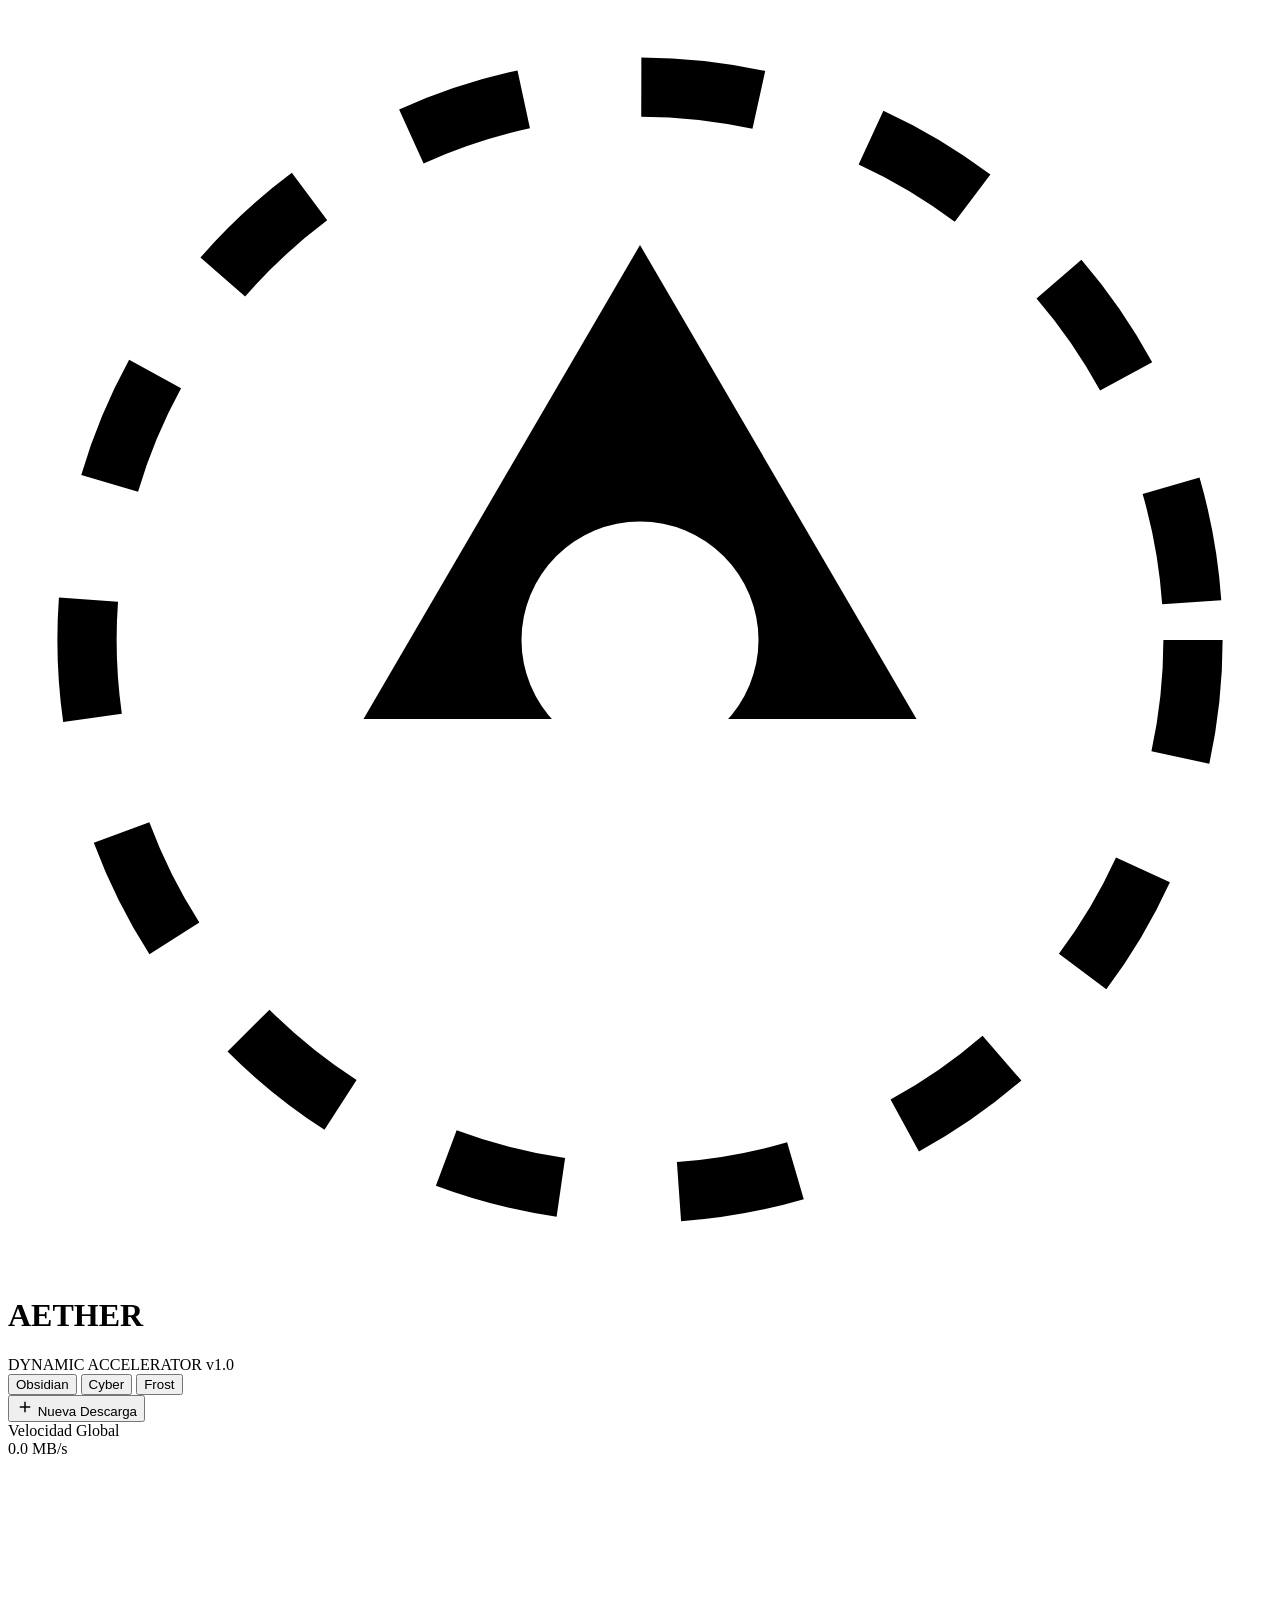
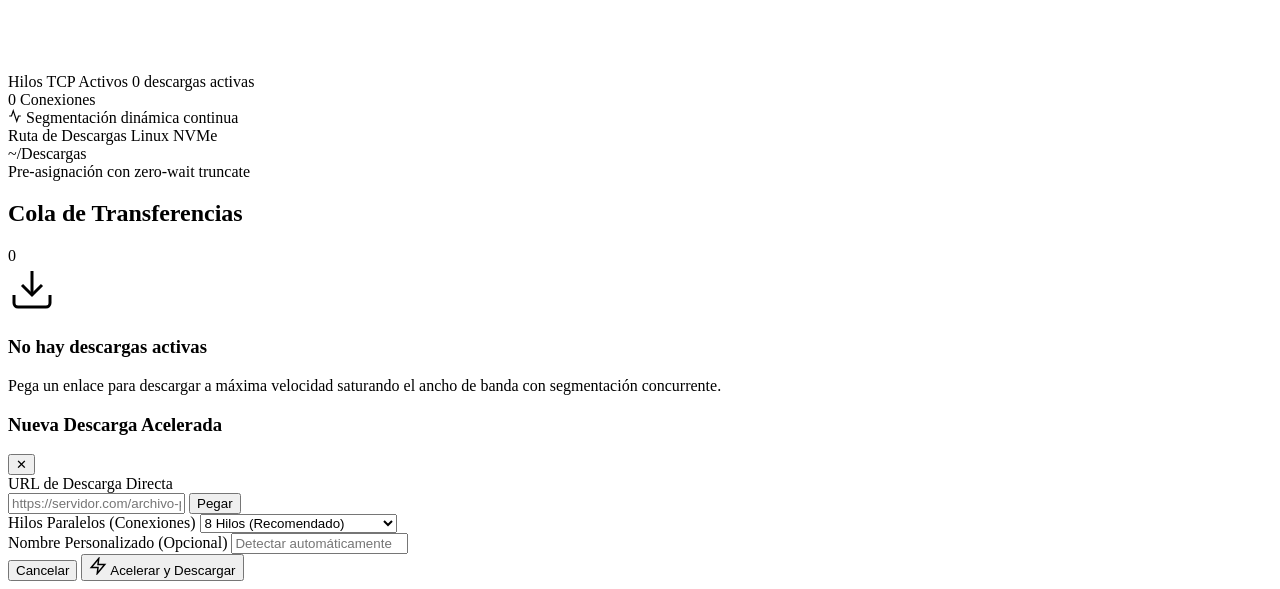
==== ui/index.html @ eff55175 "feat: initial commit for Aether Download Accelerator v1.0.0 - High-speed dynamic segment multithread" ====
<!DOCTYPE html>
<html lang="es" data-theme="obsidian">
<head>
  <meta charset="UTF-8">
  <meta name="viewport" content="width=device-width, initial-scale=1.0">
  <title>Aether — Acelerador de Descargas de Alta Velocidad</title>
  <link rel="stylesheet" href="/static/style.css">
  <link rel="preconnect" href="https://fonts.googleapis.com">
  <link rel="preconnect" href="https://fonts.gstatic.com" crossorigin>
  <link href="https://fonts.googleapis.com/css2?family=Plus+Jakarta+Sans:wght@300;400;500;600;700;800&family=JetBrains+Mono:wght@400;500;700&display=swap" rel="stylesheet">
</head>
<body>
  <!-- Fondo con degradados de luz ambiental -->
  <div class="ambient-glow glow-1"></div>
  <div class="ambient-glow glow-2"></div>
  <div class="ambient-glow glow-3"></div>

  <div class="app-container">
    <!-- Barra Superior -->
    <header class="glass-header">
      <div class="brand">
        <div class="brand-logo">
          <svg viewBox="0 0 32 32" fill="none" xmlns="http://www.w3.org/2000/svg">
            <circle cx="16" cy="16" r="14" stroke="currentColor" stroke-width="1.5" stroke-dasharray="3 3" class="spin-slow" />
            <path d="M16 6L23 18H9L16 6Z" fill="url(#brand-grad)" />
            <circle cx="16" cy="16" r="3" fill="#ffffff" />
            <defs>
              <linearGradient id="brand-grad" x1="9" y1="6" x2="23" y2="18" gradientUnits="userSpaceOnUse">
                <stop stop-color="var(--accent-primary)" />
                <stop offset="1" stop-color="var(--accent-secondary)" />
              </linearGradient>
            </defs>
          </svg>
        </div>
        <div class="brand-text">
          <h1>AETHER</h1>
          <span class="badge-tag">DYNAMIC ACCELERATOR v1.0</span>
        </div>
      </div>

      <div class="header-actions">
        <!-- Selector Dial de Tema (Impeccable Design) -->
        <div class="theme-dial">
          <button class="dial-btn active" data-set-theme="obsidian" title="Obsidian Glass (Transparente Cuántico)">
            <span class="dial-dot dot-obsidian"></span> Obsidian
          </button>
          <button class="dial-btn" data-set-theme="cyber" title="Cyber Neon (Flúor Eléctrico)">
            <span class="dial-dot dot-cyber"></span> Cyber
          </button>
          <button class="dial-btn" data-set-theme="oled" title="OLED Frost (Monocromo Minimalista)">
            <span class="dial-dot dot-oled"></span> Frost
          </button>
        </div>

        <button class="btn-primary" id="btn-open-modal">
          <svg width="18" height="18" viewBox="0 0 24 24" fill="none" stroke="currentColor" stroke-width="2">
            <line x1="12" y1="5" x2="12" y2="19"></line>
            <line x1="5" y1="12" x2="19" y2="12"></line>
          </svg>
          Nueva Descarga
        </button>
      </div>
    </header>

    <!-- Métricas en Vivo -->
    <section class="metrics-grid">
      <div class="metric-card glass-card">
        <div class="metric-header">
          <span class="metric-title">Velocidad Global</span>
          <span class="live-dot" id="live-indicator"></span>
        </div>
        <div class="metric-value-group">
          <span class="metric-number font-mono" id="total-speed">0.0</span>
          <span class="metric-unit font-mono" id="total-speed-unit">MB/s</span>
        </div>
        <!-- Sparkline SVG de velocidad en tiempo real -->
        <div class="sparkline-wrapper">
          <svg id="speed-sparkline" viewBox="0 0 300 50" preserveAspectRatio="none">
            <defs>
              <linearGradient id="spark-grad" x1="0" y1="0" x2="0" y2="1">
                <stop offset="0%" stop-color="var(--accent-primary)" stop-opacity="0.4" />
                <stop offset="100%" stop-color="var(--accent-primary)" stop-opacity="0.0" />
              </linearGradient>
            </defs>
            <path id="sparkline-area" d="M0,50 L300,50" fill="url(#spark-grad)"></path>
            <path id="sparkline-line" d="M0,50 L300,50" fill="none" stroke="var(--accent-primary)" stroke-width="2"></path>
          </svg>
        </div>
      </div>

      <div class="metric-card glass-card">
        <div class="metric-header">
          <span class="metric-title">Hilos TCP Activos</span>
          <span class="metric-sub" id="active-tasks-label">0 descargas activas</span>
        </div>
        <div class="metric-value-group">
          <span class="metric-number font-mono" id="total-threads">0</span>
          <span class="metric-unit">Conexiones</span>
        </div>
        <div class="metric-footer-note">
          <svg width="14" height="14" viewBox="0 0 24 24" fill="none" stroke="currentColor" stroke-width="2">
            <polyline points="22 12 18 12 15 21 9 3 6 12 2 12"></polyline>
          </svg>
          Segmentación dinámica continua
        </div>
      </div>

      <div class="metric-card glass-card">
        <div class="metric-header">
          <span class="metric-title">Ruta de Descargas</span>
          <span class="badge-pill">Linux NVMe</span>
        </div>
        <div class="dir-display font-mono" id="download-dir-text">~/Descargas</div>
        <div class="metric-footer-note">Pre-asignación con zero-wait truncate</div>
      </div>
    </section>

    <!-- Visualizador de Segmentos Dinámico (IDM Style) -->
    <section class="inspector-section glass-card" id="inspector-panel" style="display: none;">
      <div class="inspector-header">
        <div class="inspector-title-group">
          <div class="status-indicator-ring active"></div>
          <div>
            <h3 class="inspector-filename" id="insp-filename">archivo_grande.iso</h3>
            <span class="inspector-url font-mono" id="insp-url">https://ejemplo.com/...</span>
          </div>
        </div>
        <div class="inspector-actions">
          <button class="btn-icon" id="insp-pause-btn" title="Pausar / Reanudar">
            <svg width="16" height="16" viewBox="0 0 24 24" fill="currentColor">
              <rect x="6" y="4" width="4" height="16"></rect>
              <rect x="14" y="4" width="4" height="16"></rect>
            </svg>
          </button>
          <button class="btn-icon btn-danger" id="insp-delete-btn" title="Cancelar">
            <svg width="16" height="16" viewBox="0 0 24 24" fill="none" stroke="currentColor" stroke-width="2">
              <line x1="18" y1="6" x2="6" y2="18"></line>
              <line x1="6" y1="6" x2="18" y2="18"></line>
            </svg>
          </button>
        </div>
      </div>

      <div class="inspector-progress-summary">
        <div class="progress-labels">
          <span class="font-mono" id="insp-downloaded-size">0 MB / 0 MB</span>
          <span class="progress-percent font-mono" id="insp-percent">0%</span>
          <span class="font-mono text-dim" id="insp-eta">ETA: Calculando...</span>
        </div>
        <div class="global-progress-bar">
          <div class="global-progress-fill" id="insp-progress-fill" style="width: 0%;"></div>
        </div>
      </div>

      <!-- Matriz de Segmentos Paralelos Multi-hilo -->
      <div class="segments-visualizer">
        <div class="segments-header">
          <span class="segments-title">MAPA DE SEGMENTACIÓN MULTI-HILO (DYNAMIC CONCURRENT STREAMS)</span>
          <span class="segments-count font-mono" id="insp-segment-count">8 hilos asignados</span>
        </div>
        <div class="segments-grid" id="insp-segments-grid">
          <!-- Bloques de segmentos inyectados dinámicamente -->
        </div>
      </div>
    </section>

    <!-- Lista de Descargas -->
    <section class="downloads-section">
      <div class="section-header">
        <h2>Cola de Transferencias</h2>
        <span class="counter-badge" id="downloads-count">0</span>
      </div>

      <div class="downloads-list" id="downloads-list">
        <!-- Tarjeta de descarga vacía por defecto -->
        <div class="empty-state glass-card">
          <div class="empty-icon">
            <svg width="48" height="48" viewBox="0 0 24 24" fill="none" stroke="currentColor" stroke-width="1.5">
              <path d="M21 15v4a2 2 0 0 1-2 2H5a2 2 0 0 1-2-2v-4"></path>
              <polyline points="7 10 12 15 17 10"></polyline>
              <line x1="12" y1="15" x2="12" y2="3"></line>
            </svg>
          </div>
          <h3>No hay descargas activas</h3>
          <p>Pega un enlace para descargar a máxima velocidad saturando el ancho de banda con segmentación concurrente.</p>
        </div>
      </div>
    </section>
  </div>

  <!-- Modal para Agregar Descarga -->
  <div class="modal-backdrop" id="modal-new-download">
    <div class="modal-glass-card">
      <div class="modal-header">
        <h3>Nueva Descarga Acelerada</h3>
        <button class="btn-close" id="btn-close-modal">✕</button>
      </div>

      <form id="form-new-download">
        <div class="form-group">
          <label for="input-url">URL de Descarga Directa</label>
          <div class="input-with-action">
            <input 
              type="url" 
              id="input-url" 
              placeholder="https://servidor.com/archivo-pesado.iso" 
              required 
              autocomplete="off"
            />
            <button type="button" class="btn-secondary" id="btn-paste" title="Pegar del portapapeles">
              Pegar
            </button>
          </div>
        </div>

        <div class="form-row">
          <div class="form-group">
            <label for="select-threads">Hilos Paralelos (Conexiones)</label>
            <select id="select-threads" class="custom-select">
              <option value="4">4 Hilos (Ligero)</option>
              <option value="8" selected>8 Hilos (Recomendado)</option>
              <option value="16">16 Hilos (Ultra Rápido)</option>
              <option value="24">24 Hilos (Fibra 1Gbps+)</option>
              <option value="32">32 Hilos (Máxima Saturación)</option>
            </select>
          </div>

          <div class="form-group">
            <label for="input-filename">Nombre Personalizado (Opcional)</label>
            <input type="text" id="input-filename" placeholder="Detectar automáticamente" />
          </div>
        </div>

        <div class="modal-footer">
          <button type="button" class="btn-ghost" id="btn-cancel-modal">Cancelar</button>
          <button type="submit" class="btn-primary glow-button">
            <svg width="18" height="18" viewBox="0 0 24 24" fill="none" stroke="currentColor" stroke-width="2">
              <polygon points="13 2 3 14 12 14 11 22 21 10 12 10 13 2"></polygon>
            </svg>
            Acelerar y Descargar
          </button>
        </div>
      </form>
    </div>
  </div>

  <script src="/static/app.js"></script>
</body>
</html>
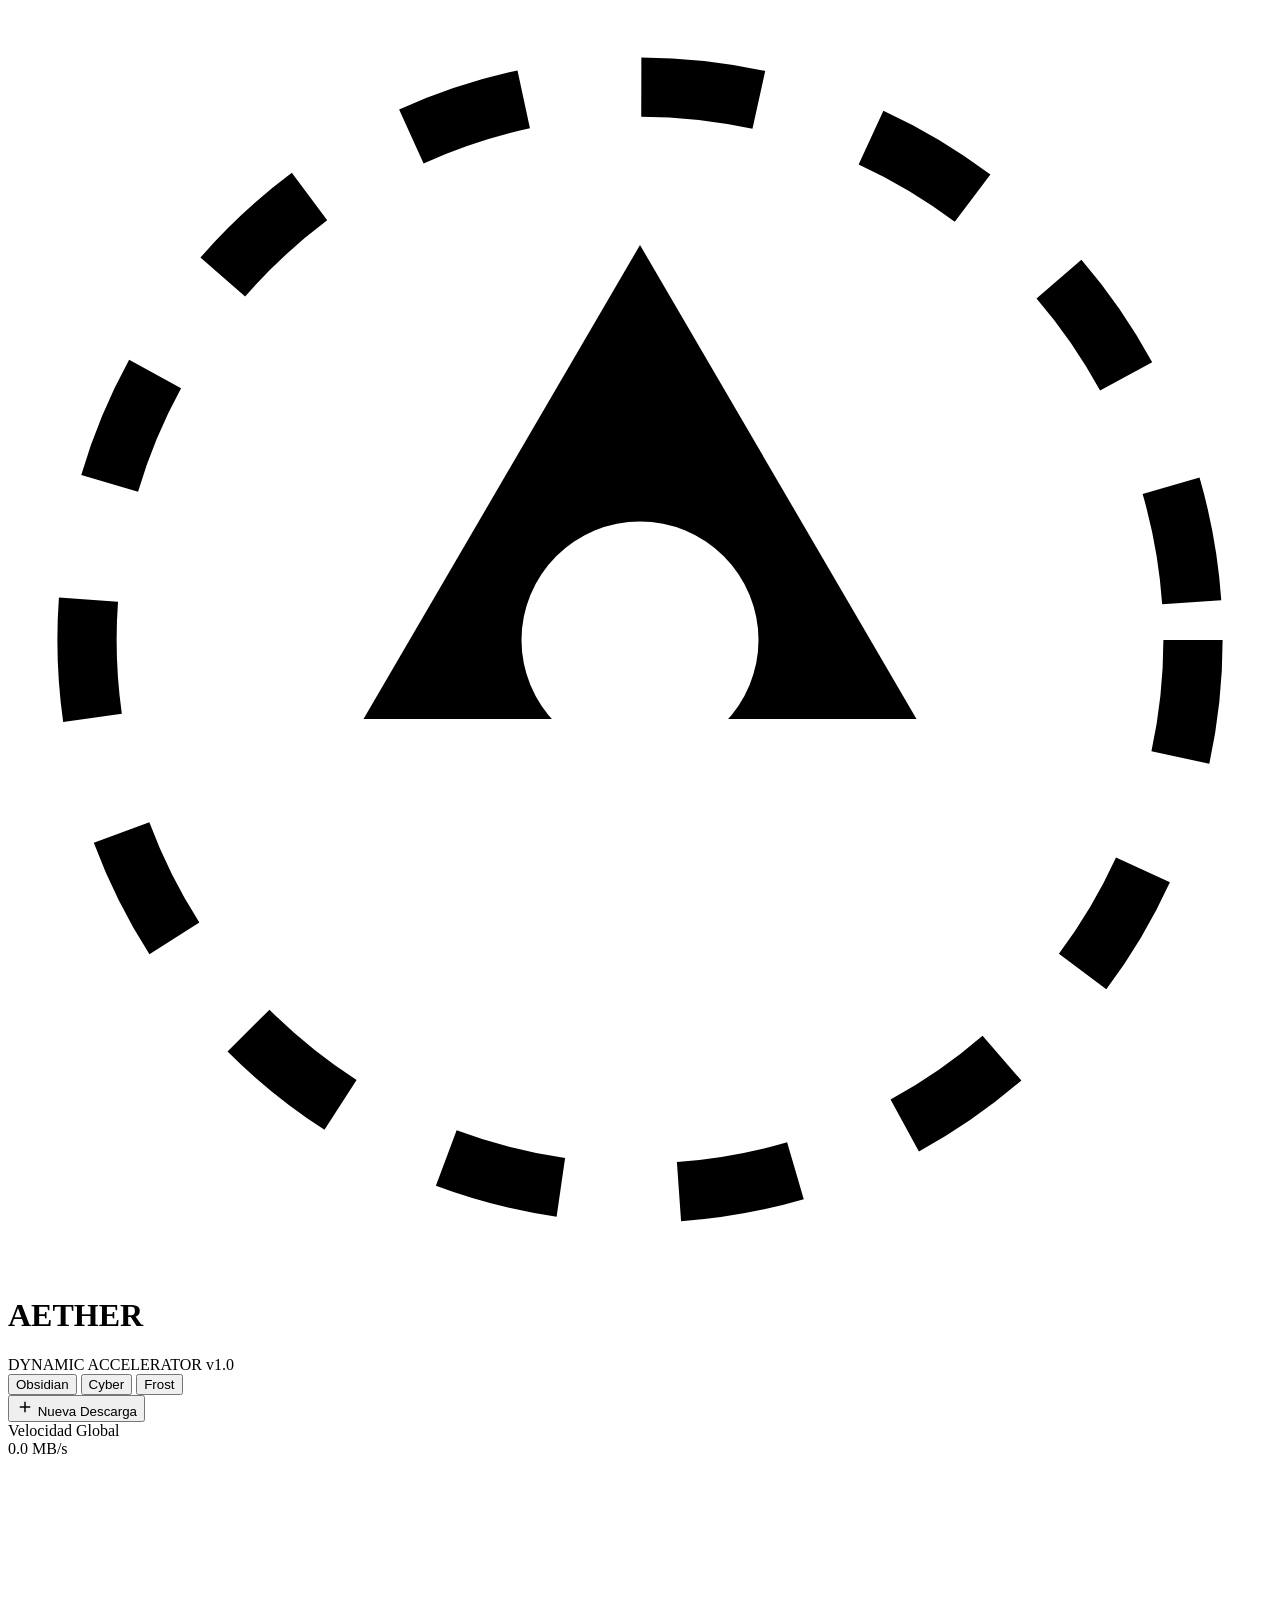
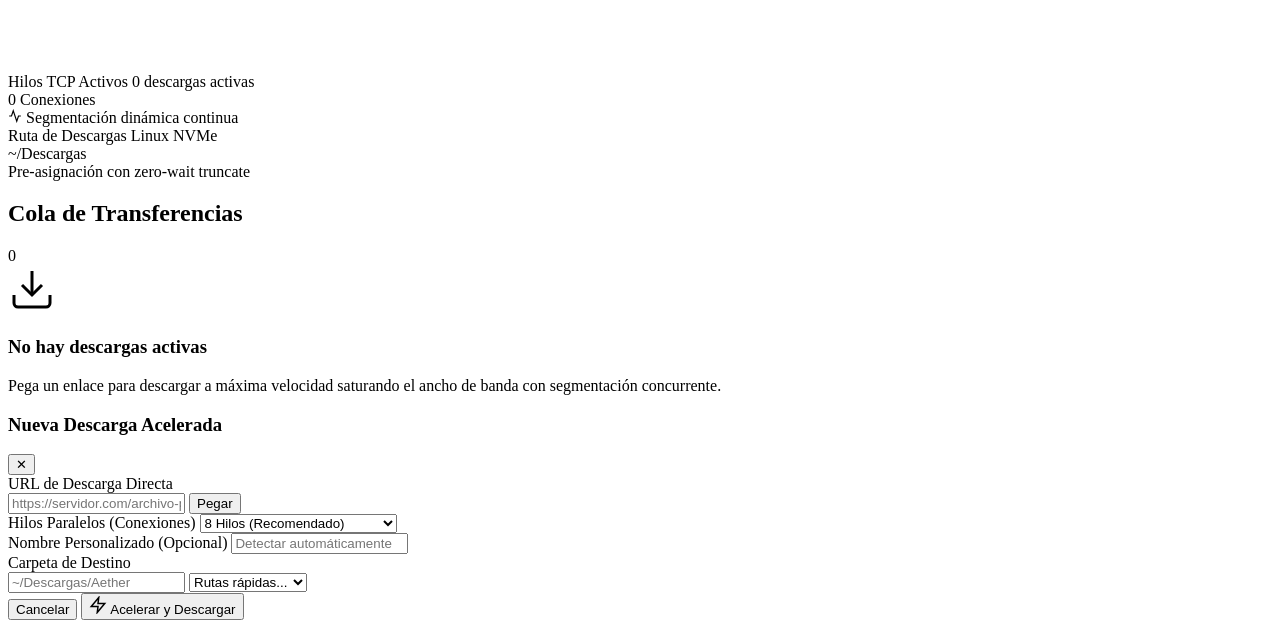
==== commit 6ec36701: "feat: add custom download folder selector with quick routes dropdown in modal" ====
--- a/ui/index.html
+++ b/ui/index.html
@@ -231,6 +231,21 @@
           </div>
         </div>
 
+        <div class="form-group">
+          <label for="input-dir">Carpeta de Destino</label>
+          <div class="input-with-action">
+            <input type="text" id="input-dir" placeholder="~/Descargas/Aether" />
+            <select id="quick-folders" class="custom-select" style="max-width: 160px;">
+              <option value="">Rutas rápidas...</option>
+              <option value="~/Descargas">📁 Descargas</option>
+              <option value="~/Descargas/Aether">⚡ Aether</option>
+              <option value="~/Videos">🎬 Vídeos</option>
+              <option value="~/Documentos">📄 Documentos</option>
+              <option value="~/Escritorio">🖥️ Escritorio</option>
+            </select>
+          </div>
+        </div>
+
         <div class="modal-footer">
           <button type="button" class="btn-ghost" id="btn-cancel-modal">Cancelar</button>
           <button type="submit" class="btn-primary glow-button">
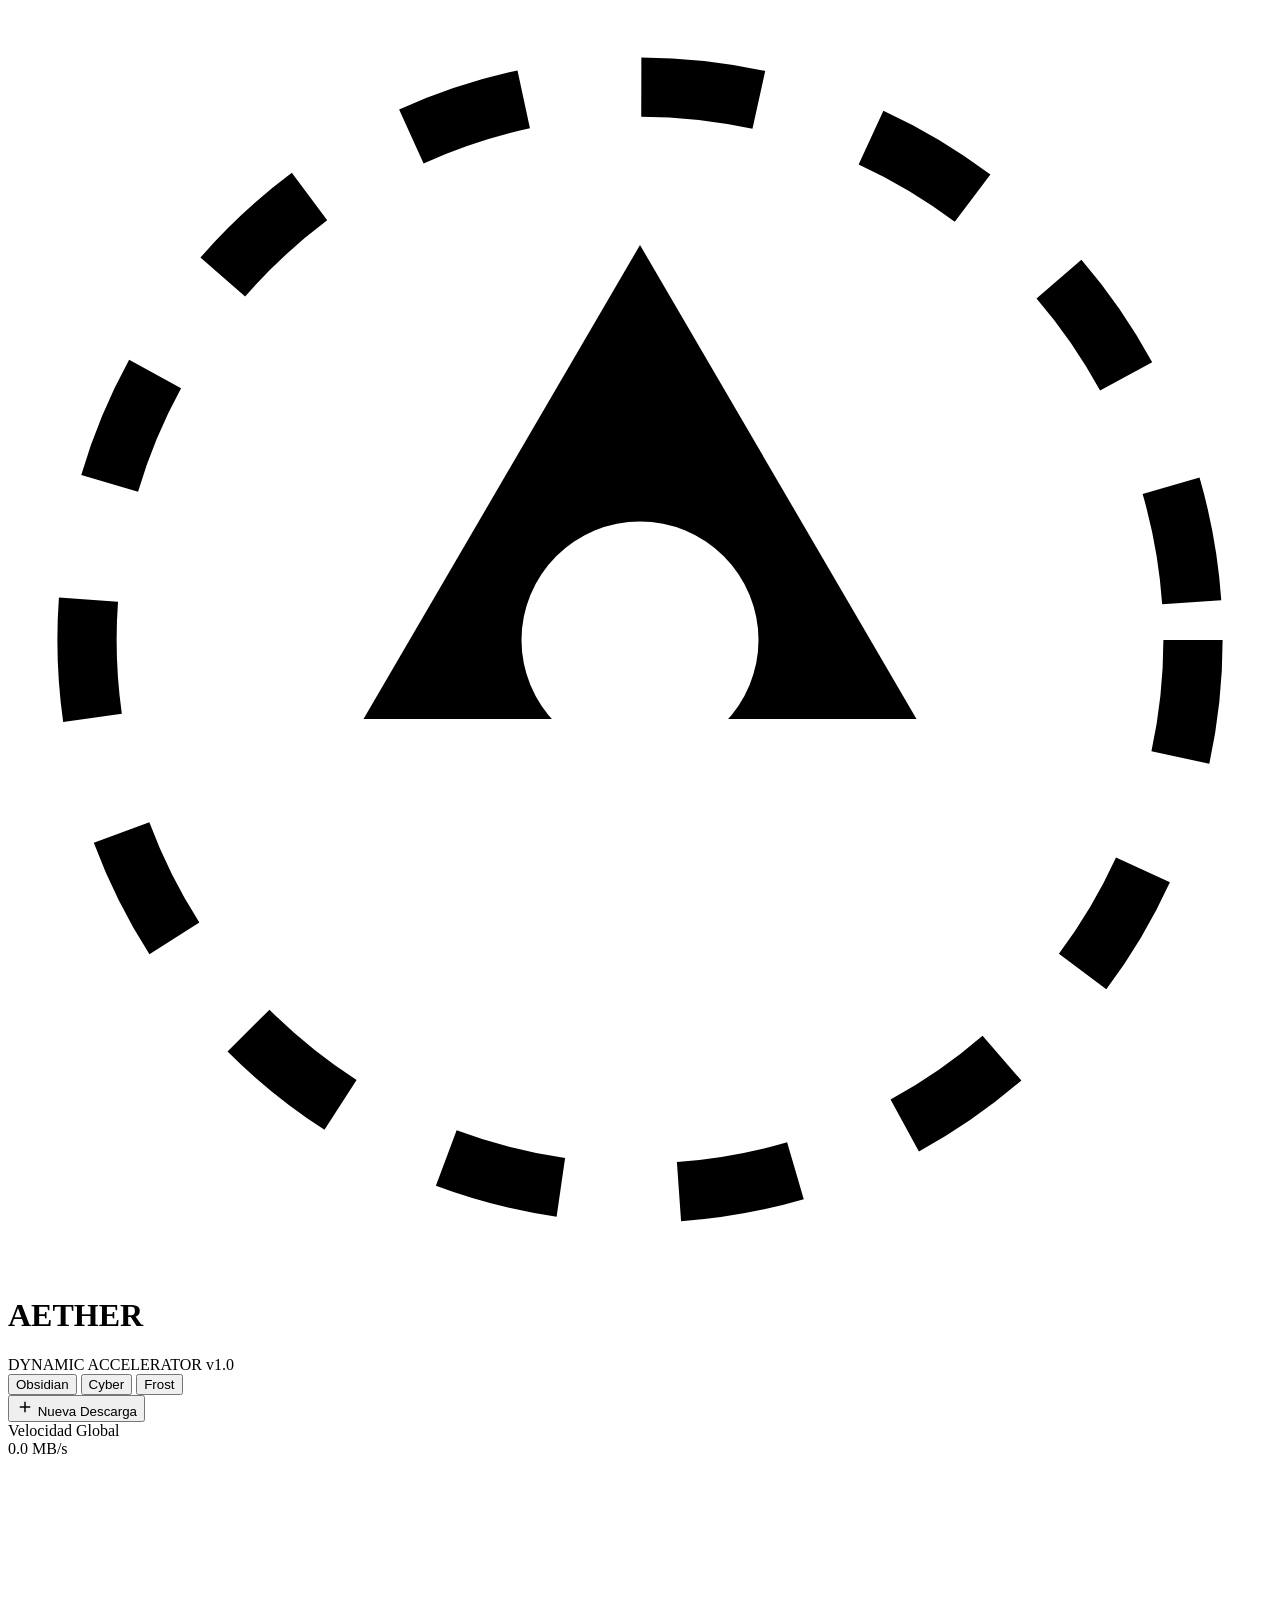
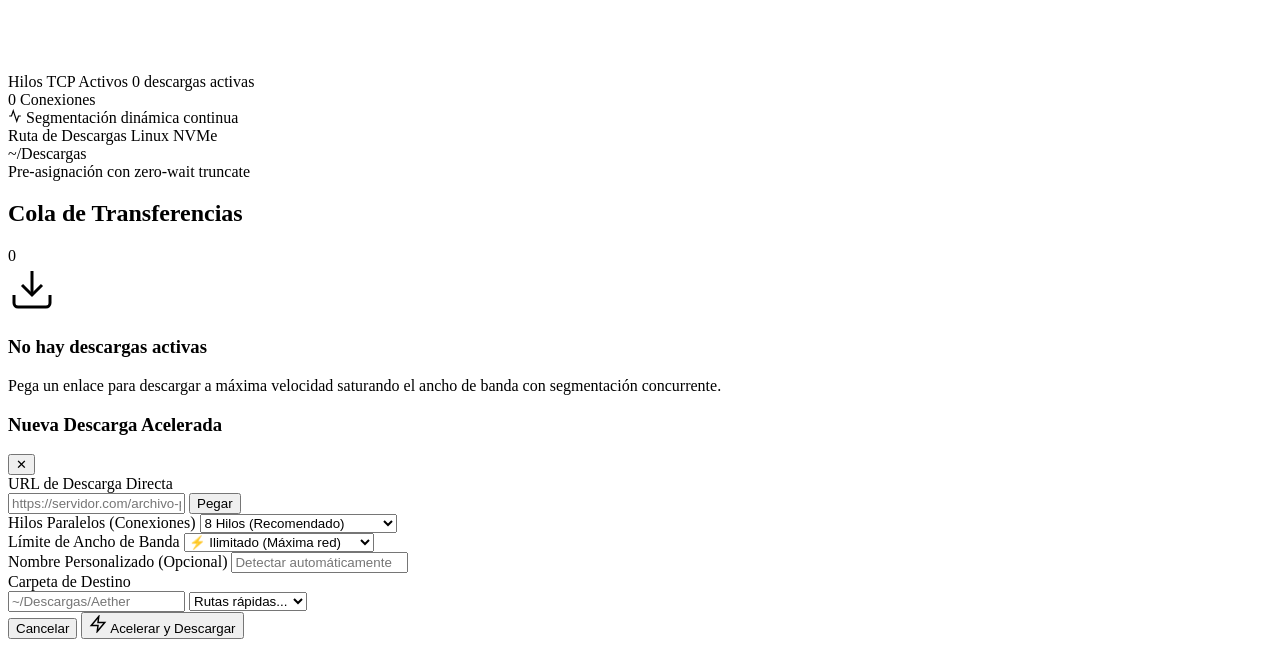
==== commit 5b2ca681: "feat: implement Token Bucket speed limiter with live throttling controls" ====
--- a/ui/index.html
+++ b/ui/index.html
@@ -226,9 +226,20 @@
           </div>
 
           <div class="form-group">
-            <label for="input-filename">Nombre Personalizado (Opcional)</label>
-            <input type="text" id="input-filename" placeholder="Detectar automáticamente" />
-          </div>
+            <label for="select-speed-limit">Límite de Ancho de Banda</label>
+            <select id="select-speed-limit" class="custom-select">
+              <option value="0" selected>⚡ Ilimitado (Máxima red)</option>
+              <option value="1048576">1 MB/s (Bajo consumo)</option>
+              <option value="5242880">5 MB/s (Para jugar/navegar)</option>
+              <option value="10485760">10 MB/s (Streaming fluido)</option>
+              <option value="20971520">20 MB/s (Rápido)</option>
+            </select>
+          </div>
+        </div>
+
+        <div class="form-group">
+          <label for="input-filename">Nombre Personalizado (Opcional)</label>
+          <input type="text" id="input-filename" placeholder="Detectar automáticamente" />
         </div>
 
         <div class="form-group">
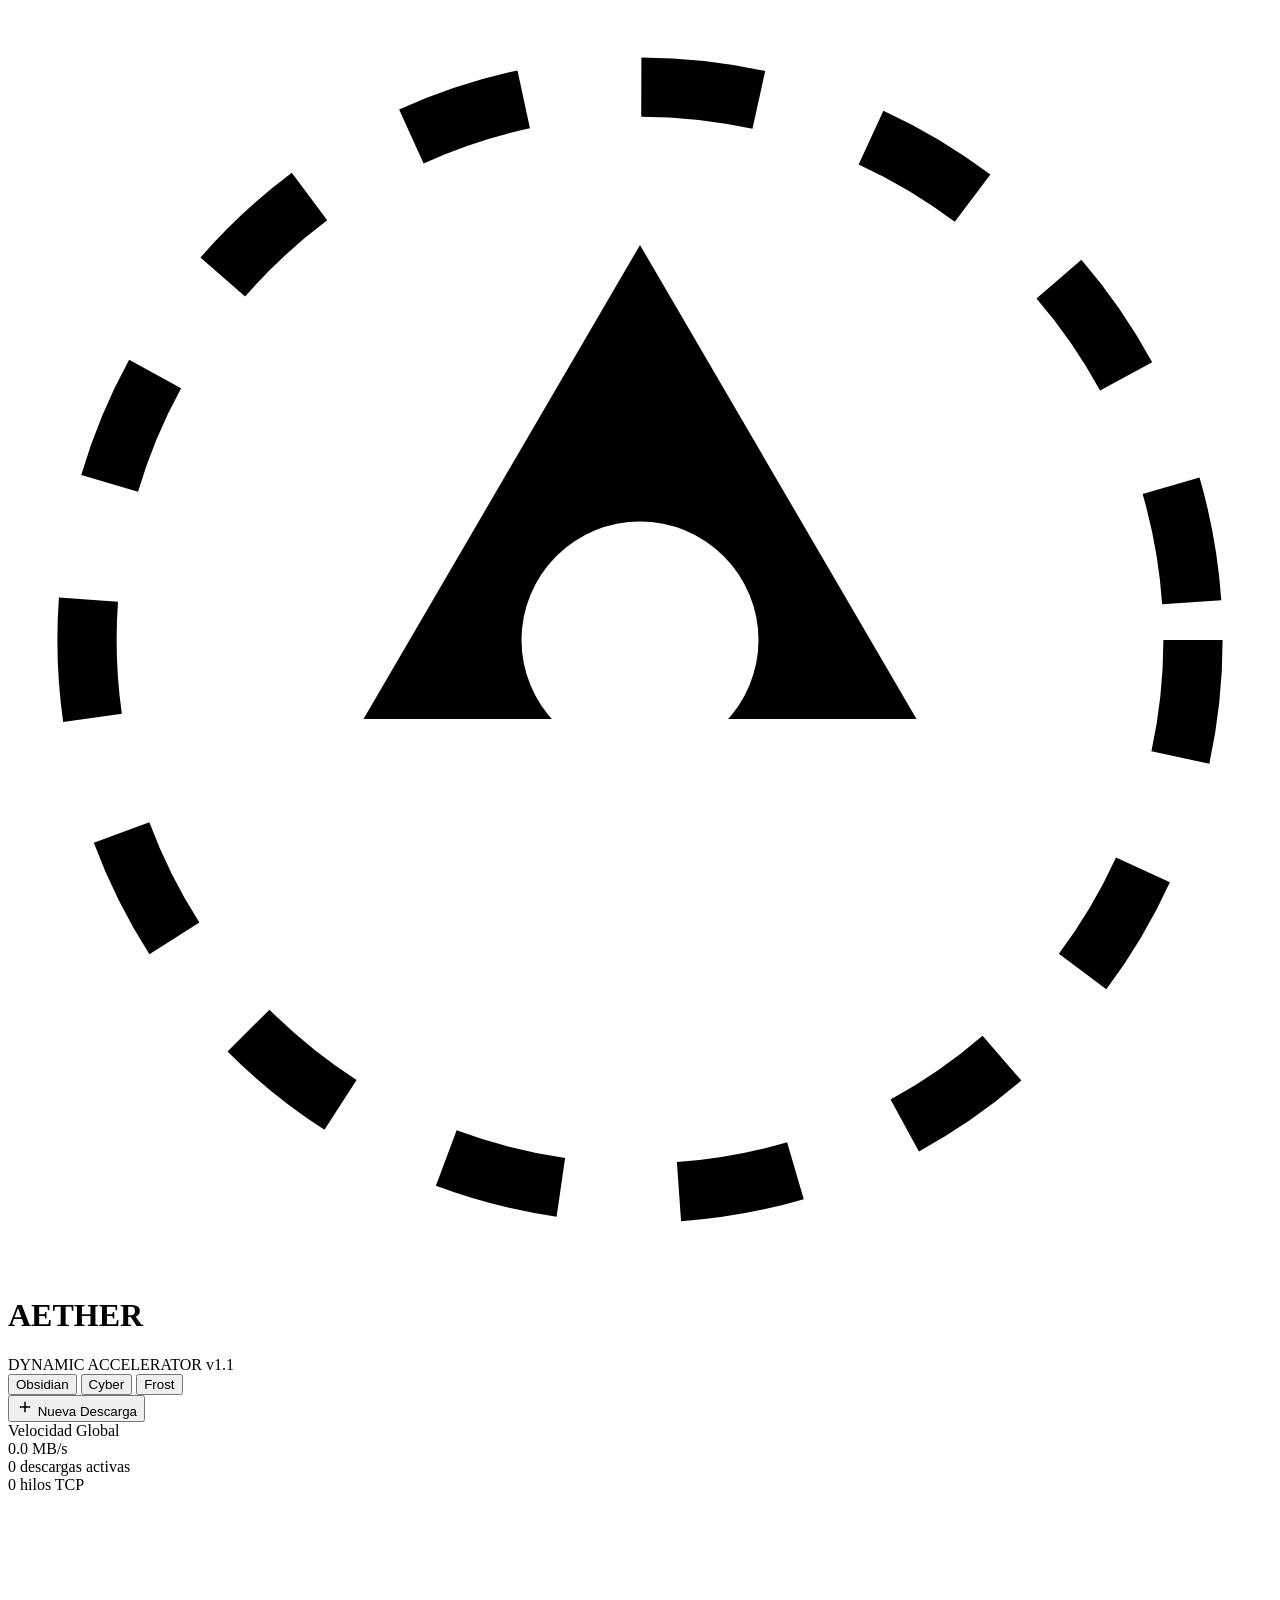
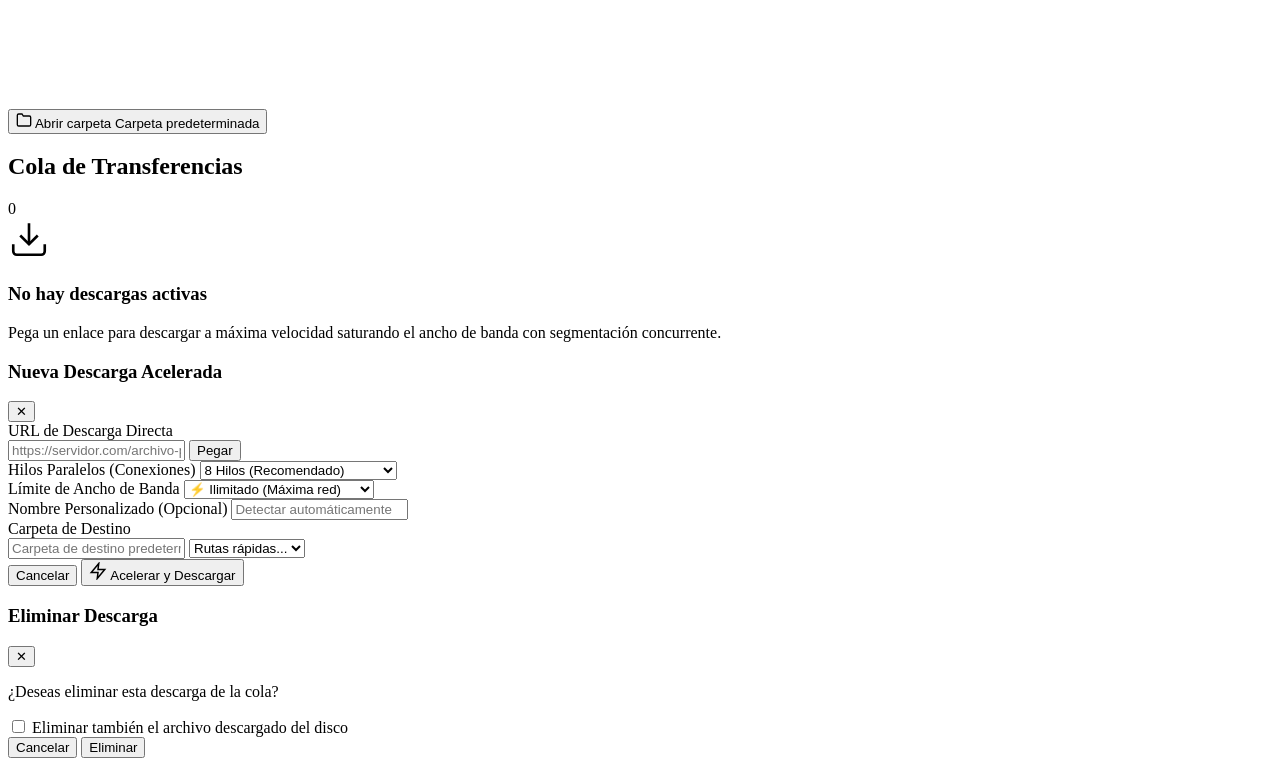
==== commit d4e7f3e3: "feat(ui): redesign layout with lightweight static-glass depth and segmented band styles" ====
--- a/ui/index.html
+++ b/ui/index.html
@@ -10,18 +10,13 @@
   <link href="https://fonts.googleapis.com/css2?family=Plus+Jakarta+Sans:wght@300;400;500;600;700;800&family=JetBrains+Mono:wght@400;500;700&display=swap" rel="stylesheet">
 </head>
 <body>
-  <!-- Fondo con degradados de luz ambiental -->
-  <div class="ambient-glow glow-1"></div>
-  <div class="ambient-glow glow-2"></div>
-  <div class="ambient-glow glow-3"></div>
-
   <div class="app-container">
-    <!-- Barra Superior -->
+    <!-- Barra Superior Compacta -->
     <header class="glass-header">
       <div class="brand">
-        <div class="brand-logo">
+        <div class="brand-logo" aria-hidden="true">
           <svg viewBox="0 0 32 32" fill="none" xmlns="http://www.w3.org/2000/svg">
-            <circle cx="16" cy="16" r="14" stroke="currentColor" stroke-width="1.5" stroke-dasharray="3 3" class="spin-slow" />
+            <circle cx="16" cy="16" r="14" stroke="currentColor" stroke-width="1.5" stroke-dasharray="3 3" />
             <path d="M16 6L23 18H9L16 6Z" fill="url(#brand-grad)" />
             <circle cx="16" cy="16" r="3" fill="#ffffff" />
             <defs>
@@ -34,26 +29,25 @@
         </div>
         <div class="brand-text">
           <h1>AETHER</h1>
-          <span class="badge-tag">DYNAMIC ACCELERATOR v1.0</span>
+          <span class="badge-tag">DYNAMIC ACCELERATOR v1.1</span>
         </div>
       </div>
 
       <div class="header-actions">
-        <!-- Selector Dial de Tema (Impeccable Design) -->
-        <div class="theme-dial">
-          <button class="dial-btn active" data-set-theme="obsidian" title="Obsidian Glass (Transparente Cuántico)">
-            <span class="dial-dot dot-obsidian"></span> Obsidian
-          </button>
-          <button class="dial-btn" data-set-theme="cyber" title="Cyber Neon (Flúor Eléctrico)">
-            <span class="dial-dot dot-cyber"></span> Cyber
-          </button>
-          <button class="dial-btn" data-set-theme="oled" title="OLED Frost (Monocromo Minimalista)">
-            <span class="dial-dot dot-oled"></span> Frost
-          </button>
-        </div>
-
-        <button class="btn-primary" id="btn-open-modal">
-          <svg width="18" height="18" viewBox="0 0 24 24" fill="none" stroke="currentColor" stroke-width="2">
+        <div class="theme-dial" role="group" aria-label="Selector de tema">
+          <button type="button" class="dial-btn active" data-set-theme="obsidian" aria-pressed="true" title="Obsidian Glass (Transparente Cuántico)">
+            <span class="dial-dot dot-obsidian" aria-hidden="true"></span> Obsidian
+          </button>
+          <button type="button" class="dial-btn" data-set-theme="cyber" aria-pressed="false" title="Cyber Neon (Flúor Eléctrico)">
+            <span class="dial-dot dot-cyber" aria-hidden="true"></span> Cyber
+          </button>
+          <button type="button" class="dial-btn" data-set-theme="oled" aria-pressed="false" title="OLED Frost (Monocromo Minimalista)">
+            <span class="dial-dot dot-oled" aria-hidden="true"></span> Frost
+          </button>
+        </div>
+
+        <button type="button" class="btn-primary" id="btn-open-modal">
+          <svg width="18" height="18" viewBox="0 0 24 24" fill="none" stroke="currentColor" stroke-width="2" aria-hidden="true">
             <line x1="12" y1="5" x2="12" y2="19"></line>
             <line x1="5" y1="12" x2="19" y2="12"></line>
           </svg>
@@ -62,120 +56,64 @@
       </div>
     </header>
 
-    <!-- Métricas en Vivo -->
-    <section class="metrics-grid">
-      <div class="metric-card glass-card">
-        <div class="metric-header">
-          <span class="metric-title">Velocidad Global</span>
-          <span class="live-dot" id="live-indicator"></span>
-        </div>
-        <div class="metric-value-group">
+    <!-- Franja Compacta de Actividad en Vivo -->
+    <section class="activity-strip glass-card" aria-label="Actividad global del acelerador">
+      <div class="activity-speed-block">
+        <div class="activity-status-row">
+          <span class="live-dot disconnected" id="live-indicator" title="Conectando con el motor..."></span>
+          <span class="activity-label">Velocidad Global</span>
+        </div>
+        <div class="activity-speed-value">
           <span class="metric-number font-mono" id="total-speed">0.0</span>
           <span class="metric-unit font-mono" id="total-speed-unit">MB/s</span>
         </div>
-        <!-- Sparkline SVG de velocidad en tiempo real -->
-        <div class="sparkline-wrapper">
-          <svg id="speed-sparkline" viewBox="0 0 300 50" preserveAspectRatio="none">
-            <defs>
-              <linearGradient id="spark-grad" x1="0" y1="0" x2="0" y2="1">
-                <stop offset="0%" stop-color="var(--accent-primary)" stop-opacity="0.4" />
-                <stop offset="100%" stop-color="var(--accent-primary)" stop-opacity="0.0" />
-              </linearGradient>
-            </defs>
-            <path id="sparkline-area" d="M0,50 L300,50" fill="url(#spark-grad)"></path>
-            <path id="sparkline-line" d="M0,50 L300,50" fill="none" stroke="var(--accent-primary)" stroke-width="2"></path>
-          </svg>
-        </div>
-      </div>
-
-      <div class="metric-card glass-card">
-        <div class="metric-header">
-          <span class="metric-title">Hilos TCP Activos</span>
-          <span class="metric-sub" id="active-tasks-label">0 descargas activas</span>
-        </div>
-        <div class="metric-value-group">
-          <span class="metric-number font-mono" id="total-threads">0</span>
-          <span class="metric-unit">Conexiones</span>
-        </div>
-        <div class="metric-footer-note">
-          <svg width="14" height="14" viewBox="0 0 24 24" fill="none" stroke="currentColor" stroke-width="2">
-            <polyline points="22 12 18 12 15 21 9 3 6 12 2 12"></polyline>
-          </svg>
-          Segmentación dinámica continua
-        </div>
-      </div>
-
-      <div class="metric-card glass-card">
-        <div class="metric-header">
-          <span class="metric-title">Ruta de Descargas</span>
-          <span class="badge-pill">Linux NVMe</span>
-        </div>
-        <div class="dir-display font-mono" id="download-dir-text">~/Descargas</div>
-        <div class="metric-footer-note">Pre-asignación con zero-wait truncate</div>
-      </div>
+      </div>
+
+      <div class="activity-divider" aria-hidden="true"></div>
+
+      <div class="activity-threads-block">
+        <span class="activity-label" id="active-tasks-label">0 descargas activas</span>
+        <div class="activity-threads-value">
+          <span class="threads-number font-mono" id="total-threads">0</span>
+          <span class="threads-unit">hilos TCP</span>
+        </div>
+      </div>
+
+      <div class="activity-sparkline-block" aria-hidden="true">
+        <svg id="speed-sparkline" viewBox="0 0 300 50" preserveAspectRatio="none">
+          <defs>
+            <linearGradient id="spark-grad" x1="0" y1="0" x2="0" y2="1">
+              <stop offset="0%" stop-color="var(--accent-primary)" stop-opacity="0.38" />
+              <stop offset="100%" stop-color="var(--accent-primary)" stop-opacity="0.0" />
+            </linearGradient>
+          </defs>
+          <path id="sparkline-area" d="M0,50 L300,50" fill="url(#spark-grad)"></path>
+          <path id="sparkline-line" d="M0,50 L300,50" fill="none" stroke="var(--accent-primary)" stroke-width="2"></path>
+        </svg>
+      </div>
+
+      <button type="button" class="btn-folder" id="btn-open-folder" title="Abrir carpeta de descargas">
+        <svg width="16" height="16" viewBox="0 0 24 24" fill="none" stroke="currentColor" stroke-width="2" aria-hidden="true">
+          <path d="M22 19a2 2 0 0 1-2 2H4a2 2 0 0 1-2-2V5a2 2 0 0 1 2-2h5l2 3h9a2 2 0 0 1 2 2z"></path>
+        </svg>
+        <span class="folder-btn-meta">
+          <span class="folder-btn-label">Abrir carpeta</span>
+          <span class="folder-btn-path font-mono" id="download-dir-text">Carpeta predeterminada</span>
+        </span>
+      </button>
     </section>
 
-    <!-- Visualizador de Segmentos Dinámico (IDM Style) -->
-    <section class="inspector-section glass-card" id="inspector-panel" style="display: none;">
-      <div class="inspector-header">
-        <div class="inspector-title-group">
-          <div class="status-indicator-ring active"></div>
-          <div>
-            <h3 class="inspector-filename" id="insp-filename">archivo_grande.iso</h3>
-            <span class="inspector-url font-mono" id="insp-url">https://ejemplo.com/...</span>
-          </div>
-        </div>
-        <div class="inspector-actions">
-          <button class="btn-icon" id="insp-pause-btn" title="Pausar / Reanudar">
-            <svg width="16" height="16" viewBox="0 0 24 24" fill="currentColor">
-              <rect x="6" y="4" width="4" height="16"></rect>
-              <rect x="14" y="4" width="4" height="16"></rect>
-            </svg>
-          </button>
-          <button class="btn-icon btn-danger" id="insp-delete-btn" title="Cancelar">
-            <svg width="16" height="16" viewBox="0 0 24 24" fill="none" stroke="currentColor" stroke-width="2">
-              <line x1="18" y1="6" x2="6" y2="18"></line>
-              <line x1="6" y1="6" x2="18" y2="18"></line>
-            </svg>
-          </button>
-        </div>
-      </div>
-
-      <div class="inspector-progress-summary">
-        <div class="progress-labels">
-          <span class="font-mono" id="insp-downloaded-size">0 MB / 0 MB</span>
-          <span class="progress-percent font-mono" id="insp-percent">0%</span>
-          <span class="font-mono text-dim" id="insp-eta">ETA: Calculando...</span>
-        </div>
-        <div class="global-progress-bar">
-          <div class="global-progress-fill" id="insp-progress-fill" style="width: 0%;"></div>
-        </div>
-      </div>
-
-      <!-- Matriz de Segmentos Paralelos Multi-hilo -->
-      <div class="segments-visualizer">
-        <div class="segments-header">
-          <span class="segments-title">MAPA DE SEGMENTACIÓN MULTI-HILO (DYNAMIC CONCURRENT STREAMS)</span>
-          <span class="segments-count font-mono" id="insp-segment-count">8 hilos asignados</span>
-        </div>
-        <div class="segments-grid" id="insp-segments-grid">
-          <!-- Bloques de segmentos inyectados dinámicamente -->
-        </div>
-      </div>
-    </section>
-
-    <!-- Lista de Descargas -->
-    <section class="downloads-section">
+    <!-- Lista de Descargas en Primer Plano -->
+    <main class="downloads-section">
       <div class="section-header">
         <h2>Cola de Transferencias</h2>
-        <span class="counter-badge" id="downloads-count">0</span>
+        <span class="counter-badge font-mono" id="downloads-count">0</span>
       </div>
 
       <div class="downloads-list" id="downloads-list">
-        <!-- Tarjeta de descarga vacía por defecto -->
         <div class="empty-state glass-card">
-          <div class="empty-icon">
-            <svg width="48" height="48" viewBox="0 0 24 24" fill="none" stroke="currentColor" stroke-width="1.5">
+          <div class="empty-icon" aria-hidden="true">
+            <svg width="42" height="42" viewBox="0 0 24 24" fill="none" stroke="currentColor" stroke-width="1.5">
               <path d="M21 15v4a2 2 0 0 1-2 2H5a2 2 0 0 1-2-2v-4"></path>
               <polyline points="7 10 12 15 17 10"></polyline>
               <line x1="12" y1="15" x2="12" y2="3"></line>
@@ -185,26 +123,26 @@
           <p>Pega un enlace para descargar a máxima velocidad saturando el ancho de banda con segmentación concurrente.</p>
         </div>
       </div>
-    </section>
+    </main>
   </div>
 
   <!-- Modal para Agregar Descarga -->
-  <div class="modal-backdrop" id="modal-new-download">
+  <div class="modal-backdrop" id="modal-new-download" role="dialog" aria-modal="true" aria-labelledby="modal-new-download-title">
     <div class="modal-glass-card">
       <div class="modal-header">
-        <h3>Nueva Descarga Acelerada</h3>
-        <button class="btn-close" id="btn-close-modal">✕</button>
+        <h3 id="modal-new-download-title">Nueva Descarga Acelerada</h3>
+        <button type="button" class="btn-close" id="btn-close-modal" aria-label="Cerrar modal">✕</button>
       </div>
 
       <form id="form-new-download">
         <div class="form-group">
           <label for="input-url">URL de Descarga Directa</label>
           <div class="input-with-action">
-            <input 
-              type="url" 
-              id="input-url" 
-              placeholder="https://servidor.com/archivo-pesado.iso" 
-              required 
+            <input
+              type="url"
+              id="input-url"
+              placeholder="https://servidor.com/archivo-pesado.iso"
+              required
               autocomplete="off"
             />
             <button type="button" class="btn-secondary" id="btn-paste" title="Pegar del portapapeles">
@@ -245,14 +183,9 @@
         <div class="form-group">
           <label for="input-dir">Carpeta de Destino</label>
           <div class="input-with-action">
-            <input type="text" id="input-dir" placeholder="~/Descargas/Aether" />
-            <select id="quick-folders" class="custom-select" style="max-width: 160px;">
+            <input type="text" id="input-dir" placeholder="Carpeta de destino predeterminada" />
+            <select id="quick-folders" class="custom-select quick-folders-select" aria-label="Rutas rápidas">
               <option value="">Rutas rápidas...</option>
-              <option value="~/Descargas">📁 Descargas</option>
-              <option value="~/Descargas/Aether">⚡ Aether</option>
-              <option value="~/Videos">🎬 Vídeos</option>
-              <option value="~/Documentos">📄 Documentos</option>
-              <option value="~/Escritorio">🖥️ Escritorio</option>
             </select>
           </div>
         </div>
@@ -260,7 +193,7 @@
         <div class="modal-footer">
           <button type="button" class="btn-ghost" id="btn-cancel-modal">Cancelar</button>
           <button type="submit" class="btn-primary glow-button">
-            <svg width="18" height="18" viewBox="0 0 24 24" fill="none" stroke="currentColor" stroke-width="2">
+            <svg width="18" height="18" viewBox="0 0 24 24" fill="none" stroke="currentColor" stroke-width="2" aria-hidden="true">
               <polygon points="13 2 3 14 12 14 11 22 21 10 12 10 13 2"></polygon>
             </svg>
             Acelerar y Descargar
@@ -270,6 +203,34 @@
     </div>
   </div>
 
+  <!-- Modal Accesible de Confirmación de Eliminación -->
+  <div class="modal-backdrop" id="modal-delete-download" role="dialog" aria-modal="true" aria-labelledby="modal-delete-title">
+    <div class="modal-glass-card modal-sm">
+      <div class="modal-header">
+        <h3 id="modal-delete-title">Eliminar Descarga</h3>
+        <button type="button" class="btn-close" id="btn-close-delete-modal" aria-label="Cerrar modal">✕</button>
+      </div>
+
+      <div class="delete-modal-body">
+        <p class="delete-modal-prompt">¿Deseas eliminar esta descarga de la cola?</p>
+        <div class="delete-filename-box font-mono" id="delete-modal-filename"></div>
+
+        <label class="checkbox-row" for="checkbox-delete-file">
+          <input type="checkbox" id="checkbox-delete-file" />
+          <span>Eliminar también el archivo descargado del disco</span>
+        </label>
+      </div>
+
+      <div class="modal-footer">
+        <button type="button" class="btn-ghost" id="btn-cancel-delete-modal">Cancelar</button>
+        <button type="button" class="btn-danger-solid" id="btn-confirm-delete">Eliminar</button>
+      </div>
+    </div>
+  </div>
+
+  <!-- Notificaciones Toast Accesibles -->
+  <div class="toast-container" id="toast-container" aria-live="polite"></div>
+
   <script src="/static/app.js"></script>
 </body>
 </html>
